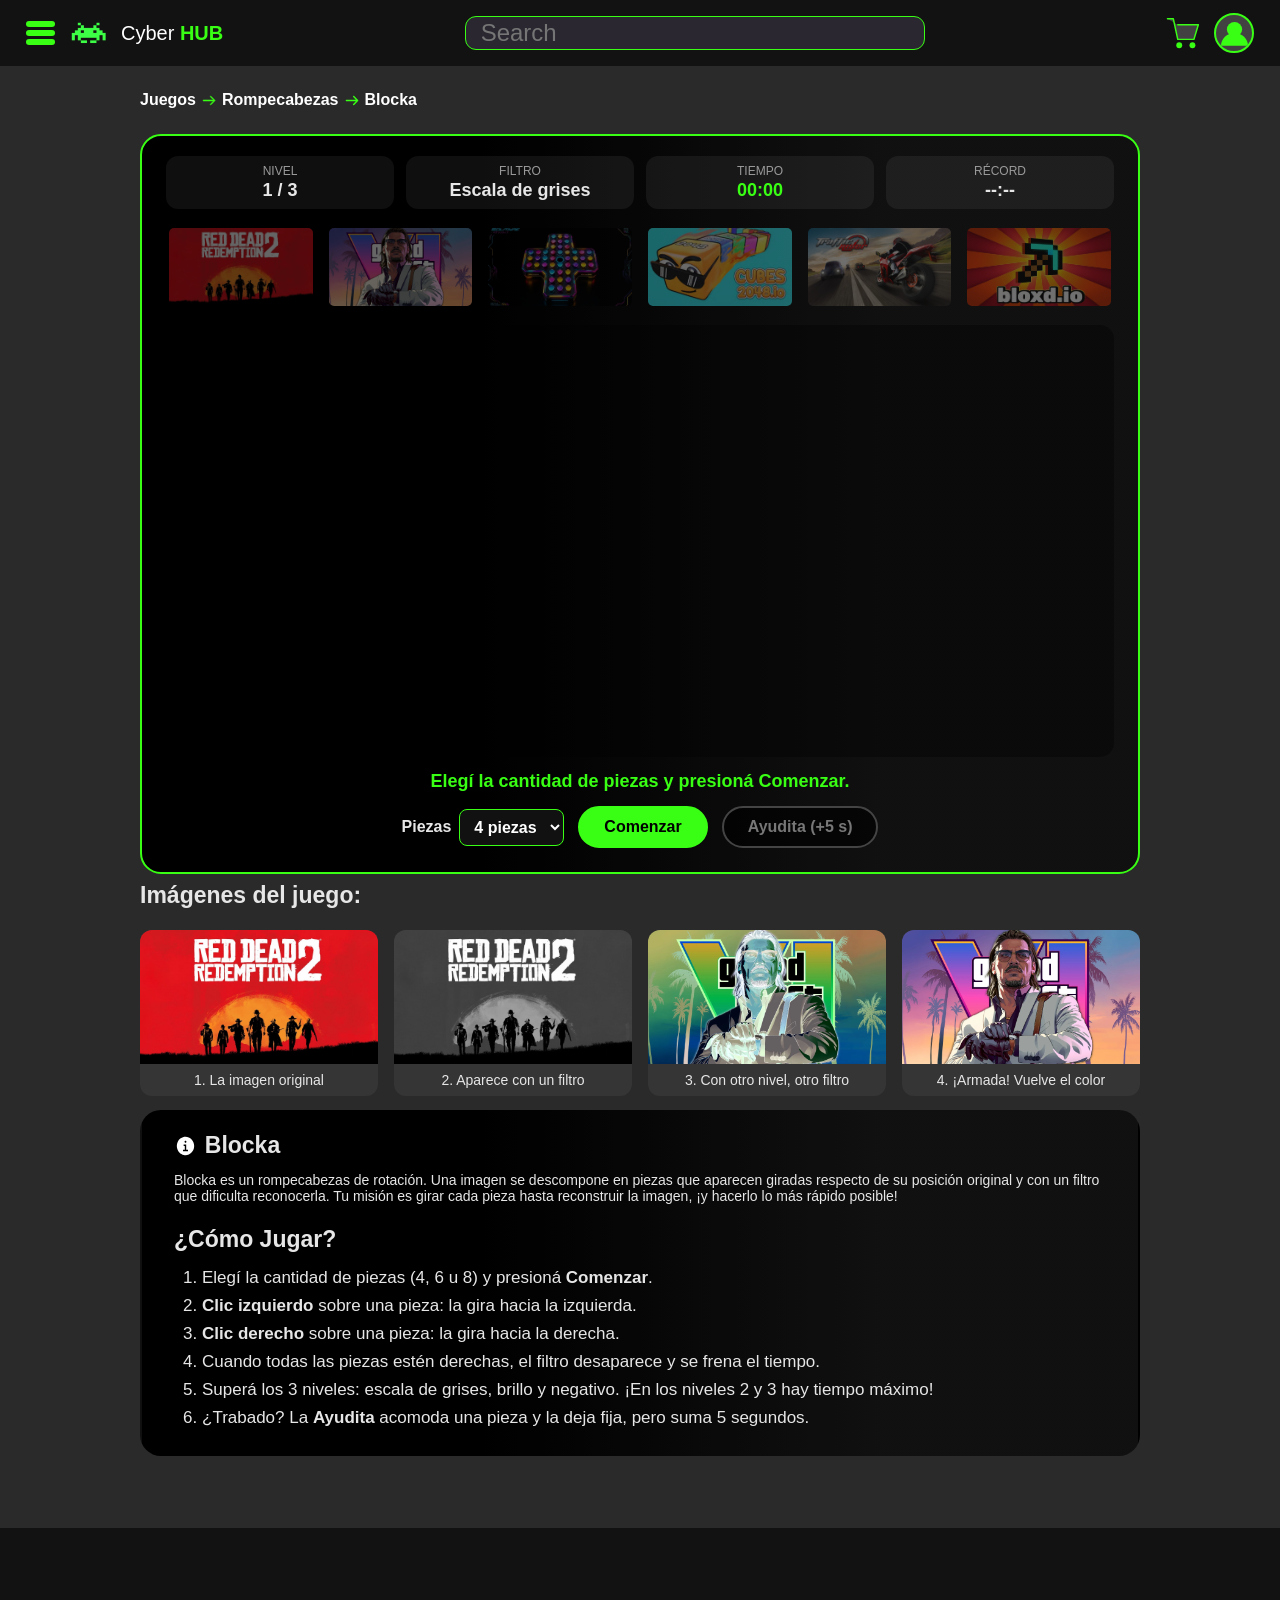
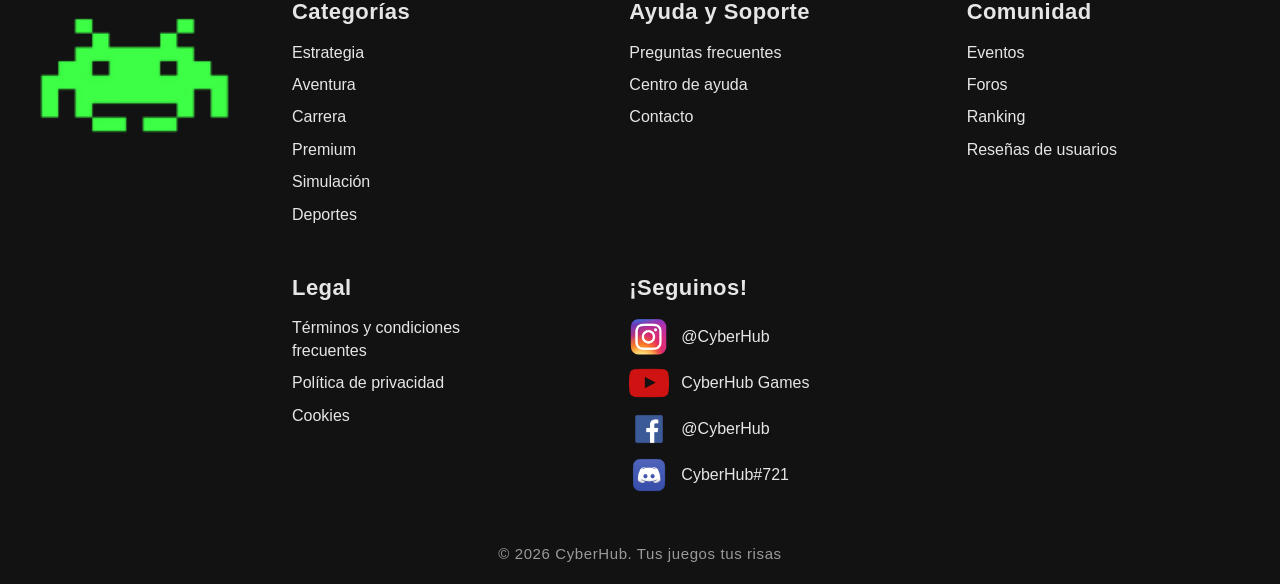
==== pages/game_blocka.html @ b80924c2 "bra" ====
<!doctype html>
<html lang="es">
<head>
  <meta charset="UTF-8" />
  <meta name="viewport" content="width=device-width, initial-scale=1.0" />
  <title>Blocka - Rompecabezas rotativo</title>
  <link rel="stylesheet" href="../css/base.css" />
  <link rel="stylesheet" href="../css/header.css" />
  <link rel="stylesheet" href="../css/footer.css" />
  <link rel="stylesheet" href="../css/game.css" />
  <link rel="stylesheet" href="../css/blocka.css" />
</head>

<body>
<!-- Contenedor vacío donde el JavaScript inyectará el header -->
<div id="header-container"></div>

<main class="game-page">
  <div class="page-shell blocka-shell">
    <!-- ---------- BREADCRUMBS ---------- -->
    <nav class="breadcrumbs" aria-label="Navegación">
      <a href="../index.html">Juegos</a>
      <img src="../assets/games/30dee.svg" alt="" />
      <a href="#juego">Rompecabezas</a>
      <img src="../assets/games/07fa4.svg" alt="" />
      <span>Blocka</span>
    </nav>

    <!-- ---------- LUGAR DE EJECUCIÓN ---------- -->
    <section id="juego" class="neon-panel blocka" aria-label="Juego Blocka">
      <!-- Barra de estado -->
      <div class="blocka__hud">
        <div class="blocka__stat"><small>Nivel</small><strong id="blocka-nivel">1 / 3</strong></div>
        <div class="blocka__stat"><small>Filtro</small><strong id="blocka-filtro">Escala de grises</strong></div>
        <div class="blocka__stat blocka__stat--tiempo"><small>Tiempo</small><strong id="blocka-tiempo">00:00</strong></div>
        <div class="blocka__stat"><small>Récord</small><strong id="blocka-record">--:--</strong></div>
      </div>

      <!-- Extra 1: miniaturas del banco para la animación de selección -->
      <div class="blocka__miniaturas" id="blocka-miniaturas"></div>

      <!-- Tablero: el JS crea acá las piezas (canvas) -->
      <div class="blocka__stage">
        <div class="blocka__board" id="blocka-board" aria-label="Tablero de Blocka"></div>
      </div>

      <!-- Mensajes (inicio, victoria, derrota) -->
      <p class="blocka__mensaje" id="blocka-mensaje" role="status" aria-live="polite"></p>

      <!-- Controles -->
      <div class="blocka__controles">
        <label class="blocka__campo">
          Piezas
          <select id="blocka-piezas">
            <option value="4">4 piezas</option>
            <option value="6">6 piezas</option>
            <option value="8">8 piezas</option>
          </select>
        </label>
        <button class="blocka__btn blocka__btn--primario" type="button" id="blocka-comenzar">Comenzar</button>
        <button class="blocka__btn" type="button" id="blocka-ayuda" disabled>Ayudita (+5 s)</button>
        <button class="blocka__btn" type="button" id="blocka-siguiente" hidden>Siguiente nivel</button>
        <button class="blocka__btn" type="button" id="blocka-menu" hidden>Menú principal</button>
      </div>
    </section>

    <!-- ---------- IMÁGENES REPRESENTATIVAS ---------- -->
    <section id="imagenes" class="gallery-section">
      <h2 class="section-title">Imágenes del juego:</h2>
      <div class="blocka__galeria">
        <figure class="blocka__ejemplo">
          <img src="../assets/games/juegos-momento/rdr2.jpg" alt="Imagen original lista para desarmar" />
          <figcaption>1. La imagen original</figcaption>
        </figure>
        <figure class="blocka__ejemplo">
          <img class="blocka__ejemplo--gris" src="../assets/games/juegos-momento/rdr2.jpg" alt="Imagen con filtro de escala de grises" />
          <figcaption>2. Aparece con un filtro</figcaption>
        </figure>
        <figure class="blocka__ejemplo">
          <img class="blocka__ejemplo--neg" src="../assets/games/juegos-momento/gta-vi-1560x880.jpg.webp" alt="Imagen con filtro negativo" />
          <figcaption>3. Con otro nivel, otro filtro</figcaption>
        </figure>
        <figure class="blocka__ejemplo">
          <img src="../assets/games/juegos-momento/gta-vi-1560x880.jpg.webp" alt="Imagen armada sin filtros" />
          <figcaption>4. ¡Armada! Vuelve el color</figcaption>
        </figure>
      </div>
    </section>

    <!-- ---------- DESCRIPCIÓN + INSTRUCCIONES ---------- -->
    <section class="info-section">
      <div class="neon-panel info-block">
        <h2 class="section-title">
          <img src="../assets/games/35fdd.svg" alt="" />
          Blocka
        </h2>
        <p>
          Blocka es un rompecabezas de rotación. Una imagen se descompone en
          piezas que aparecen giradas respecto de su posición original y con un
          filtro que dificulta reconocerla. Tu misión es girar cada pieza hasta
          reconstruir la imagen, ¡y hacerlo lo más rápido posible!
        </p>

        <h2 class="section-title">¿Cómo Jugar?</h2>
        <ol>
          <li>Elegí la cantidad de piezas (4, 6 u 8) y presioná <strong>Comenzar</strong>.</li>
          <li><strong>Clic izquierdo</strong> sobre una pieza: la gira hacia la izquierda.</li>
          <li><strong>Clic derecho</strong> sobre una pieza: la gira hacia la derecha.</li>
          <li>Cuando todas las piezas estén derechas, el filtro desaparece y se frena el tiempo.</li>
          <li>Superá los 3 niveles: escala de grises, brillo y negativo. ¡En los niveles 2 y 3 hay tiempo máximo!</li>
          <li>¿Trabado? La <strong>Ayudita</strong> acomoda una pieza y la deja fija, pero suma 5 segundos.</li>
        </ol>
      </div>
    </section>
  </div>
</main>

<!-- Contenedor vacío donde el JavaScript inyectará el footer -->
<div id="footer-container"></div>

<script src="../js/main.js" defer></script>
<script src="../js/menu-hambur.js" defer></script>
<script src="../js/blocka.js" defer></script>
</body>
</html>
---- css/base.css ----
/* ============================================================
   BASE | Común a todas las páginas
   Tipografías, variables globales y reset. Cada página suma
   después sólo los componentes que usa (header, footer, etc.).
   ============================================================ */

/* ---------- 1. TIPOGRAFÍAS ---------- */
/* Oxanium de Google Fonts: es la que dibuja el texto de peso normal (400).
   El @import tiene que ir antes que cualquier otra regla. */
@import url("https://fonts.googleapis.com/css2?family=Oxanium&display=swap");

/* Oxanium variable: un solo archivo cubre el resto de los pesos que usa
   el sitio (hasta 800). */
@font-face {
    font-family: "Oxanium";
    src: url("https://static.figma.com/font/Oxanium_wght__1") format("woff2");
    font-style: normal;
    font-weight: 400 800;
    font-display: swap;
}

/* Logo del header de login / registro */
@font-face {
    font-family: "BBH Bartle";
    src: url("https://static.figma.com/font/BBHBartle-Regular_1") format("woff2");
    font-style: normal;
    font-weight: 400;
    font-display: swap;
}

/* Comentarios de la página del juego */
@font-face {
    font-family: "Nunito";
    src: url("https://static.figma.com/font/Nunito_wght__1") format("woff2");
    font-style: normal;
    font-weight: 700;
    font-display: swap;
}

/* Botón de Facebook del login / registro */
@font-face {
    font-family: "Abel";
    src: url("https://static.figma.com/font/Abel-Regular_2") format("woff2");
    font-style: normal;
    font-weight: 400;
    font-display: swap;
}

/* Mensajes de error de los formularios */
@font-face {
    font-family: "Inter";
    src: url("https://static.figma.com/font/Inter_1") format("woff2");
    font-style: normal;
    font-weight: 400;
    font-display: swap;
}

/* ---------- 2. VARIABLES Y RAÍZ ---------- */
:root {
    --neon: #39ff14;

    font-family: "Oxanium", sans-serif;
    font-synthesis: none;
}

/* ---------- 3. RESET ---------- */
* {
    margin: 0;
    padding: 0;
    box-sizing: border-box;
}

html {
    min-height: 100%;
    scroll-behavior: smooth;
}

/* El fondo de todas las páginas vive sólo acá. */
body {
    min-width: 320px;
    min-height: 100%;
    background: #2a2a2a;
    color: #e6e6e6;
}

/* Si el sistema pide menos movimiento, los saltos a secciones son directos. */
@media (prefers-reduced-motion: reduce) {
    html {
        scroll-behavior: auto;
    }
}

/* Los controles de formulario no heredan la tipografía por defecto. */
button,
input,
textarea {
    font: inherit;
}

button {
    color: inherit;
}
---- css/header.css ----
/* ============================================================
   HEADER PRINCIPAL + MENÚ HAMBURGUESA
   Partial templates/header.html (Home y páginas de juego).
   Incluye la barra superior y el menú desplegable de categorías.
   Mobile first: en celular el panel ocupa todo el ancho.
   ============================================================ */

/* ---------- 1. BARRA ---------- */
/* Sticky para que el menú desplegable quede pegado a ella. */
.header {
    position: sticky;
    top: 0;
    z-index: 1000;
    display: flex;
    align-items: center;
    width: 100%;
    height: 66px;
    background-color: #121212;
    padding: 0 26px;
    gap: 12px;
}

/* Logo */
.logo-icon {
    width: 42px;
    height: 29px;
    flex-shrink: 0;
    display: flex;
    align-items: center;
    justify-content: center;
}

.logo-icon img {
    width: 100%;
    height: 100%;
    object-fit: contain;
}

/* Nombre del sitio */
.header__name {
    font-size: 20px;
    color: #ffffff;
    text-decoration: none;
    white-space: nowrap;
    flex-shrink: 0;
}

.header__name span {
    color: var(--neon);
    font-weight: bold;
}

/* Buscador */
.search-bar {
    flex: 1;
    max-width: 460px;
    height: 34px;
    margin: 0 auto;
    position: relative;
}

.search-bar input {
    width: 100%;
    height: 100%;
    background-color: #2a2731;
    border: 1px solid var(--neon);
    border-radius: 11px;
    padding: 0 15px;
    font-size: 24px;
    color: #ffffff;
    outline: none;
}

.search-bar input::placeholder {
    color: #757575;
}

.search-bar input:focus {
    box-shadow: 0 0 8px rgba(57, 255, 20, 0.3);
}

/* Carrito */
.cart-icon {
    width: 36px;
    height: 33px;
    flex-shrink: 0;
    cursor: pointer;
    display: flex;
    align-items: center;
    justify-content: center;
    background-color: transparent;
}

.cart-icon img {
    width: 100%;
    height: 100%;
}

/* Avatar */
.user-avatar {
    width: 40px;
    height: 40px;
    border-radius: 50%;
    background-color: #424242;
    border: 2px solid var(--neon);
    flex-shrink: 0;
    cursor: pointer;
    display: flex;
    align-items: center;
    justify-content: center;
    overflow: hidden;
}

.user-avatar img {
    width: 75%;
    height: 75%;
}

/* ---------- 2. BOTÓN HAMBURGUESA ---------- */
.hamburger {
    display: flex;
    flex-direction: column;
    justify-content: center;
    gap: 3px;
    width: 29px;
    height: 30px;
    flex-shrink: 0;
    padding: 0;
    border: 0;
    cursor: pointer;
    background: transparent;
}

.hamburger span {
    display: block;
    width: 29px;
    height: 6px;
    background-color: var(--neon);
    border-radius: 20px;
    transition: transform 220ms ease, opacity 220ms ease, background-color 160ms ease;
}

.menu-trigger:focus-visible {
    outline: 2px solid var(--neon);
    outline-offset: 3px;
    border-radius: 4px;
}

.menu-trigger:hover span {
    background-color: #7dff5e;
}

/* Animación a "X" cuando el menú está abierto (dos líneas se cruzan). */
body.menu-open .menu-trigger span:nth-child(1) {
    transform: translateY(9px) rotate(45deg);
}

body.menu-open .menu-trigger span:nth-child(2) {
    opacity: 0;
}

body.menu-open .menu-trigger span:nth-child(3) {
    transform: translateY(-9px) rotate(-45deg);
}

/* ---------- 3. PANEL DESPLEGABLE ---------- */
.category-menu {
    position: absolute;
    top: 100%;
    left: 0;
    opacity: 0;
    visibility: hidden;
    transform: translateY(-10px);
    transition: opacity 220ms ease, visibility 0s linear 220ms, transform 220ms ease;
    pointer-events: none;
}

body.menu-open .category-menu {
    opacity: 1;
    visibility: visible;
    transform: translateY(0);
    transition: opacity 220ms ease, transform 220ms ease;
    pointer-events: auto;
}

.category-menu__panel {
    display: flex;
    flex-direction: column;
    gap: 14px;
    width: 100%;
    padding: 22px 24px 26px;
    border: 1px solid var(--neon);
    border-top: 0;
    border-radius: 0;
    background: #121212;
    box-shadow: 0 18px 40px rgba(0, 0, 0, 0.6);
    /* Nunca más alto que lo que queda de pantalla bajo el header (66px):
       en pantallas bajas el panel scrollea y se llega a todas las
       categorías y a las redes sociales. */
    max-height: calc(100vh - 66px);   /* respaldo: navegadores sin dvh */
    max-height: calc(100dvh - 66px);
    overflow-y: auto;
    overscroll-behavior: contain;
    scrollbar-color: var(--neon) #1c1c1c;
}

/* Sin esto, al limitar el alto los bloques se aplastarían en vez de scrollear. */
.category-menu__panel > * {
    flex-shrink: 0;
}

.category-menu__title {
    color: var(--neon);
    font-size: 15px;
    letter-spacing: 3px;
    text-transform: uppercase;
}

.category-menu__list {
    display: flex;
    flex-direction: column;
    gap: 2px;
    list-style: none;
}

.category-menu__list a {
    display: flex;
    align-items: center;
    gap: 10px;
    padding: 9px 12px;
    border-radius: 6px;
    color: #ffffff;
    font-size: 16px;
    text-decoration: none;
    transition: background-color 160ms ease, transform 160ms ease, color 160ms ease;
}

.category-menu__list a:hover {
    color: #0a0a0a;
    background-color: var(--neon);
    transform: translateX(4px);
}

.category-menu__icon {
    width: 20px;
    height: 20px;
    flex: 0 0 20px;
    object-fit: contain;
}

/* ---------- 4. REDES SOCIALES DEL MENÚ ---------- */
.category-menu__social {
    display: flex;
    flex-direction: column;
    gap: 12px;
    padding-top: 14px;
    border-top: 1px solid #2b2b2b;
}

.category-menu__social-title {
    color: #9a9a9a;
    font-size: 12px;
    letter-spacing: 2px;
    text-transform: uppercase;
}

.category-menu__social-icons {
    display: flex;
    gap: 12px;
}

.category-menu__social-icons a {
    display: flex;
    align-items: center;
    justify-content: center;
    width: 30px;
    height: 30px;
    border: 1px solid #2b2b2b;
    border-radius: 8px;
    transition: border-color 160ms ease, transform 160ms ease;
}

.category-menu__social-icons a:hover {
    border-color: var(--neon);
    transform: translateY(-2px);
}

.category-menu__social-icons img {
    width: 18px;
    height: 18px;
    object-fit: contain;
}

/* ---------- 5. CELULAR ----------
   En una sola fila el buscador quedaba aplastado en un cuadradito. En
   celular el header pasa a dos filas: arriba menú, logo, nombre, carrito
   y perfil; abajo el buscador a todo el ancho. */
@media (max-width: 600px) {
    .header {
        flex-wrap: wrap;
        height: auto;
        padding: 10px 16px 12px;
        row-gap: 10px;
    }

    .search-bar {
        order: 1;           /* pasa a la segunda fila */
        flex: 1 0 100%;
        max-width: none;
        margin: 0;
    }

    .search-bar input {
        font-size: 16px;    /* 16px evita el zoom automático de iOS */
    }

    .cart-icon {
        margin-left: auto;  /* carrito y perfil a la derecha */
    }

    /* El header ahora mide ~110px en lugar de 66px */
    .category-menu__panel {
        max-height: calc(100vh - 110px);
        max-height: calc(100dvh - 110px);
    }
}

/* ---------- 6. PANTALLAS MÁS ANCHAS ---------- */
@media (min-width: 601px) {
    .category-menu__panel {
        width: min(300px, 85vw);
        border-radius: 0 0 14px 14px;
    }
}

/* ---------- 7. PANTALLAS BAJAS ----------
   Celular horizontal, notebooks con zoom o ventanas chicas: el menú se
   compacta (categorías en dos columnas y menos aire) para que entren
   todas las categorías y las redes sin tener que scrollear el panel. */
@media (max-height: 620px) {
    .category-menu__panel {
        gap: 8px;
        padding: 12px 18px 14px;
    }

    .category-menu__list {
        display: grid;
        grid-template-columns: repeat(2, minmax(0, 1fr));
        gap: 2px 8px;
    }

    .category-menu__list a {
        padding: 6px 10px;
    }

    .category-menu__social {
        gap: 8px;
        padding-top: 8px;
    }
}

@media (max-height: 620px) and (min-width: 601px) {
    .category-menu__panel {
        width: min(420px, 85vw);
    }
}
---- css/footer.css ----
/* ============================================================
   FOOTER - CyberHub
   Partial templates/fat-footer.html (Home y páginas de juego).
   Mobile first: la base es celular (una columna) y cada media
   query suma columnas a medida que hay más ancho.
   ============================================================ */

:root {
  --footer-background: #121212;
  --footer-text: #e6e6e6;
  --footer-muted: #9a9a9a;
  --footer-accent: var(--neon);

  --page-padding: 16px;
  --columns-gap: 40px;
}

/* ---------- 1. CONTENEDOR ---------- */
.cyber-footer {
  display: block;
  width: 100%;
  padding: 40px 24px 24px;
  background-color: var(--footer-background);
  color: var(--footer-text);
}

.cyber-footer__content {
  display: grid;
  grid-template-columns: 1fr;
  align-items: start;
  column-gap: 36px;
  row-gap: 40px;
  width: 100%;
}

/* ---------- 2. LOGO ---------- */
.cyber-footer__logo {
  justify-self: center;
  align-self: start;
  width: min(100%, 240px);
  min-width: 0;
}

.cyber-footer__logo img {
  display: block;
  width: 100%;
  height: auto;
  object-fit: contain;
}

/* ---------- 3. COLUMNAS ---------- */
.cyber-footer__columns {
  display: grid;
  grid-template-columns: 1fr;
  gap: var(--columns-gap);
  align-items: start;
  width: 100%;
  justify-self: center;
}

.cyber-footer__column {
  min-width: 0;
}

.cyber-footer__column h2 {
  margin: 0 0 16px;
  color: var(--footer-text);
  font-size: 20px;
  font-weight: 700;
  line-height: 1.25;
  letter-spacing: 0.02em;
}

.cyber-footer__column ul {
  display: flex;
  flex-direction: column;
  gap: 10px;
  min-width: 0;
  list-style: none;
}

.cyber-footer__column li {
  min-width: 0;
}

.cyber-footer__column a {
  display: inline-block;
  max-width: 100%;
  color: var(--footer-text);
  font-size: 16px;
  font-weight: 400;
  line-height: 1.4;
  text-decoration: none;
  transition: color 160ms ease, transform 160ms ease;
}

.cyber-footer__column a:hover,
.cyber-footer__column a:focus-visible {
  color: var(--footer-accent);
  outline: none;
  transform: translateX(3px);
}

/* Legal: los textos largos cortan línea dentro de la columna. */
.cyber-footer__column--legal {
  width: 100%;
}

.cyber-footer__column--legal ul,
.cyber-footer__column--legal li {
  width: 100%;
  max-width: 100%;
}

.cyber-footer__column--legal a {
  display: block;
  width: 100%;
  overflow-wrap: break-word;
}

/* ---------- 4. REDES SOCIALES ---------- */
.cyber-footer__social ul {
  gap: 6px;
}

.cyber-footer__social a {
  display: flex;
  align-items: center;
  gap: 12px;
  width: fit-content;
  min-height: 40px;
}

.cyber-footer__social a:hover,
.cyber-footer__social a:focus-visible {
  transform: none;
}

.social-icon {
  display: block;
  flex: 0 0 40px;
  width: 40px;
  height: 40px;
  object-fit: contain;
}

/* ---------- 5. COPYRIGHT ---------- */
.cyber-footer__copyright {
  align-self: end;
  width: 100%;
  margin-top: 40px;
  color: var(--footer-muted);
  font-size: 13px;
  font-weight: 400;
  line-height: 1.4;
  letter-spacing: 0.04em;
  text-align: center;
}

/* ---------- 6. RESPONSIVE (de menor a mayor) ---------- */

/* Tablets: dos columnas de links */
@media (min-width: 561px) {
  /* Grid de dos filas: contenido arriba y copyright pegado abajo. */
  .cyber-footer {
    display: grid;
    grid-template-rows: 1fr auto;
    min-height: 400px;
    padding: 70px var(--page-padding) 20px;
  }

  .cyber-footer__content {
    row-gap: 48px;
  }

  .cyber-footer__logo {
    width: 230px;
  }

  .cyber-footer__columns {
    grid-template-columns: repeat(2, minmax(0, 1fr));
    row-gap: 48px;
  }

  .cyber-footer__column h2 {
    font-size: 22px;
  }

  .cyber-footer__social a {
    white-space: nowrap;
  }

  .cyber-footer__copyright {
    margin-top: 48px;
    font-size: 15px;
  }
}

/* Escritorios medianos: logo a la izquierda y tres columnas */
@media (min-width: 901px) {
  .cyber-footer__content {
    grid-template-columns: 240px minmax(0, 1fr);
    row-gap: normal;
  }

  .cyber-footer__logo {
    justify-self: start;
  }

  .cyber-footer__columns {
    grid-template-columns: repeat(3, minmax(0, 1fr));
  }

  .cyber-footer__column--legal {
    max-width: 210px;
  }
}

/* Escritorios grandes: todas las columnas en una fila */
@media (min-width: 1501px) {
  .cyber-footer {
    padding: 70px var(--page-padding) 28px;
  }

  .cyber-footer__content {
    grid-template-columns: 290px minmax(0, 1fr);
    column-gap: normal;
  }

  .cyber-footer__logo {
    width: 280px;
  }

  .cyber-footer__columns {
    grid-template-columns:
      minmax(140px, 0.8fr)
      minmax(210px, 1.1fr)
      minmax(180px, 1fr)
      minmax(190px, 210px)
      minmax(220px, 1.1fr);
    row-gap: var(--columns-gap);
    width: min(100%, 1200px);
  }

  .cyber-footer__social {
    min-width: 220px;
  }

  .cyber-footer__copyright {
    margin-top: 0;
  }
}
---- css/game.css ----
/* ============================================================
   PÁGINA DEL JUEGO - Peg Solitaire CyberPunk
   Estilos de pages/game_solitare.html (sólo Desktop).
   ============================================================ */

/* ---------- 1. CONTENEDOR ---------- */
.game-page {
    width: 100%;
    min-height: 100dvh;
    overflow: hidden;
}

/* Columna central: la imagen principal y todo el contenido tienen el mismo
   ancho (--content-w), casi todo el de la ventana. El alto de la imagen
   principal (ver sección 3) deja libres abajo unos 160px para que, al entrar
   a la página, apenas se asome la fila de la galería:
     66 (header) + 14 (aire) + 40 (migas) + 64 (compartir)
     + 44 (título galería) + 14 (aire) = 242px + ~40px de galería visible. */
.page-shell {
    /* Ancho = alto de la imagen x 1.8, para que quede alta y poco estirada */
    --content-w: clamp(640px, calc((100vh - 232px) * 1.8), calc(100vw - 96px));
    --content-w: clamp(640px, calc((100dvh - 232px) * 1.8), calc(100vw - 96px));
    container-type: inline-size;
    width: min(100%, calc(var(--content-w) + 64px));
    margin: 0 auto;
    padding-inline: 32px;
    /* Aire entre el formulario de comentarios y el footer (igual que la Home) */
    padding-bottom: 72px;
}

/* ---------- 2. BREADCRUMBS ---------- */
.breadcrumbs {
    display: flex;
    align-items: center;
    min-height: 40px;
    margin-top: 14px; /* separación del header */
    overflow: hidden;
    font-size: 16px;
    font-weight: 600;
    white-space: nowrap;
}

.breadcrumbs a,
.breadcrumbs span {
    color: #fff;
    text-decoration: none;
}

.breadcrumbs img {
    width: 26px;
    height: 23px;
    flex: 0 0 auto;
}

/* ---------- 3. HERO ---------- */
/* Ocupa todo el ancho de la columna, alineada con el resto del contenido. */
.hero {
    position: relative;
    width: 100%;
    overflow: hidden;
    border-radius: 18px;
}

/* La imagen se estira (fill) al ancho de la columna y su alto es todo el
   que queda de la ventana menos 232px: lo de arriba (header, migas) y la
   fila de compartir + título + primera franja de la galería que se asoma. */
.hero img {
    display: block;
    width: 100%;
    height: max(320px, calc(100vh - 232px));   /* respaldo sin dvh */
    height: max(320px, calc(100dvh - 232px));
    object-fit: fill;
}

/* Degradado inferior para que los controles se lean sobre la imagen.
   Aparece junto con los controles al pasar el mouse. */
.hero::after {
    content: "";
    position: absolute;
    inset: auto 0 0;
    height: 30%;
    background: linear-gradient(transparent, rgb(0 0 0 / 70%));
    opacity: 0;
    pointer-events: none;
    transition: opacity 250ms ease;
}

/* Botón "Jugar": centrado sobre la imagen. Clickeable pero sin acción. */
.hero__play {
    position: absolute;
    top: 50%;
    left: 50%;
    z-index: 1;
    display: flex;
    align-items: center;
    gap: 10px;
    border: 2px solid var(--neon);
    border-radius: 999px;
    padding: 12px 34px 12px 26px;
    background: rgb(0 0 0 / 65%);
    color: #fff;
    font-size: 22px;
    font-weight: 700;
    letter-spacing: 1px;
    text-transform: uppercase;
    cursor: pointer;
    transform: translate(-50%, -50%);
    transition: transform 200ms ease, box-shadow 200ms ease, background 200ms ease;
}

.hero__play svg {
    width: 24px;
    height: 24px;
    fill: var(--neon);
}

.hero__play:hover {
    background: rgb(0 0 0 / 85%);
    box-shadow: 0 0 14px var(--neon), inset 0 0 10px rgb(57 255 20 / 35%);
    transform: translate(-50%, -50%) scale(1.08);
}

.hero__play:active {
    transform: translate(-50%, -50%) scale(0.96);
}

/* Controles tipo reproductor (volumen y pantalla completa), abajo a la
   derecha. Ocultos hasta pasar el mouse por la imagen. */
.hero__controls {
    position: absolute;
    right: 18px;
    bottom: 14px;
    z-index: 1;
    display: flex;
    gap: 14px;
    opacity: 0;
    transform: translateY(10px);
    transition: opacity 250ms ease, transform 250ms ease;
}

.hero:hover::after,
.hero:focus-within::after {
    opacity: 1;
}

.hero:hover .hero__controls,
.hero:focus-within .hero__controls {
    opacity: 1;
    transform: translateY(0);
}

.hero__control {
    display: grid;
    width: 36px;
    height: 36px;
    place-items: center;
    border: 0;
    padding: 0;
    background: transparent;
    cursor: pointer;
    transition: transform 160ms ease, filter 160ms ease;
}

.hero__control svg {
    width: 30px;
    height: 30px;
    fill: #fff;
}

.hero__control:hover {
    filter: drop-shadow(0 0 6px var(--neon));
    transform: scale(1.15);
}

/* ---------- 4. COMPARTIR + VALORACIÓN ---------- */
.share-row {
    display: flex;
    align-items: center;
    min-height: 44px;
    gap: 14px;
}

/* Botón de compartir: al tocarlo se despliegan las redes hacia la derecha */
.share-toggle {
    order: 2;
    display: grid;
    width: 38px;
    height: 38px;
    place-items: center;
    border: 0;
    border-radius: 50%;
    padding: 0;
    background: rgb(255 255 255 / 10%);
    cursor: pointer;
    transition: background 160ms ease, transform 160ms ease;
}

.share-toggle svg {
    width: 20px;
    height: 20px;
    fill: #fff;
}

.share-toggle:hover,
.share-toggle[aria-expanded="true"] {
    background: rgb(57 255 20 / 22%);
}

.share-toggle:focus-visible {
    outline: 2px solid #fff;
    outline-offset: 2px;
}

.share-actions {
    order: 1;
    margin-left: auto;
    display: flex;
    align-items: center;
    gap: 12px;
    max-width: 0;
    overflow: hidden;
    opacity: 0;
    visibility: hidden;
    transform: translateX(10px);
    transition: max-width 300ms ease, opacity 250ms ease, transform 300ms ease, visibility 0s 300ms;
}

.share-toggle[aria-expanded="true"] + .share-actions {
    max-width: 220px;
    padding: 4px;
    opacity: 1;
    visibility: visible;
    transform: none;
    transition-delay: 0s;
}

.share-actions button {
    display: grid;
    width: 22px;
    height: 22px;
    place-items: center;
    border: 0;
    padding: 0;
    background: transparent;
    cursor: pointer;
    transition: transform 160ms ease, filter 160ms ease;
}

.share-actions button:hover {
    filter: drop-shadow(0 0 7px var(--neon));
    transform: translateY(-2px);
}

.share-actions img {
    max-width: 100%;
    max-height: 100%;
}

.overall-rating {
    display: flex;
    align-items: center;
    gap: 9px;
    order: 3;
    padding-right: 6px;
    font-size: 16px;
    font-weight: 500;
}

.overall-rating img {
    width: 33px;
    height: 33px;
}

.overall-rating span {
    display: flex;
    flex-direction: column;
    align-items: center;
}

.overall-rating small {
    color: #757575;
    font-size: 14px;
    line-height: 1;
}

/* ---------- 5. TÍTULOS DE SECCIÓN ---------- */
.section-title {
    display: flex;
    align-items: center;
    min-height: 44px;
    gap: 8px;
    font-size: 23px;
    font-weight: 800;
    line-height: 1.2;
}

.section-title img {
    width: auto;
    height: 24px;
    max-width: 30px;
    object-fit: contain;
}

/* ---------- 6. GALERÍA ---------- */
.gallery {
    display: grid;
    grid-template-columns: repeat(4, minmax(0, 1fr));
    align-items: start;
    gap: 22px;
    padding: 14px 0 36px;
}

.gallery-item {
    position: relative;
    min-width: 0;
    aspect-ratio: 1.58;
    overflow: hidden;
    border: 1px solid var(--neon);
    border-radius: 17px;
}

.gallery-item > img:first-child {
    width: 100%;
    height: 100%;
    object-fit: cover;
}

.gallery-item span {
    position: absolute;
    top: 7px;
    left: 50%;
    transform: translateX(-50%);
    font-size: 12px;
    font-weight: 600;
    white-space: nowrap;
}

.gallery-item .play-icon {
    position: absolute;
    top: 50%;
    left: 50%;
    width: 38px;
    height: 38px;
    transform: translate(-50%, -50%);
    object-fit: contain;
}

/* Tráiler (primer ítem): imagen oscurecida. Al pasar el mouse hace zoom
   y se aclara, y el ícono de play late con un pulso por keyframes. */
.gallery-item:first-child {
    cursor: pointer;
}

.gallery-item:first-child > img:first-child {
    opacity: 0.6;
    transition: transform 300ms ease, opacity 300ms ease;
}

.gallery-item:first-child:hover > img:first-child {
    opacity: 0.85;
    transform: scale(1.08);
}

.gallery-item:first-child:hover .play-icon {
    animation: trailer-pulse 1s ease-in-out infinite;
}

@keyframes trailer-pulse {
    0%, 100% {
        transform: translate(-50%, -50%) scale(1);
        filter: drop-shadow(0 0 0 transparent);
    }
    50% {
        transform: translate(-50%, -50%) scale(1.25);
        filter: drop-shadow(0 0 8px var(--neon));
    }
}

/* ---------- 7. PANELES NEÓN ---------- */
.neon-panel {
    border: 2.4px solid var(--neon);
    border-radius: 21px;
    background:
            linear-gradient(90deg, rgb(0 0 0 / 20%), rgb(0 0 0 / 20%)),
            linear-gradient(
                    90deg,
                    rgb(0 0 0 / 20%) 34%,
                    rgb(51 51 51 / 20%) 54%,
                    rgb(102 102 102 / 20%) 74%
            ),
            #000;
}

/* ---------- 8. DESCRIPCIÓN + INSTRUCCIONES ---------- */
/* Un solo bloque oscuro, sin borde neón, con los dos títulos adentro. */
.info-block {
    border-color: transparent;
    margin-top: 14px;
    padding: 12px 32px 26px;
}

.info-block .section-title + p {
    margin: 4px 0 14px;
    font-size: 14px;
    font-weight: 500;
}

.info-block ol {
    width: fit-content;
    margin: 6px 0 0;
    padding-left: 28px;
    font-size: 17px;
    font-weight: 500;
}

.info-block li + li {
    margin-top: 8px;
}

/* ---------- 10. COMENTARIOS ---------- */
/* Comentarios + formulario: un solo bloque oscuro, sin borde neón */
.comments-block {
    border-color: transparent;
    margin-top: 28px;
    padding: 8px 28px 32px;
}

.comments-section {
    margin-top: 0;
}

.comments-panel {
    display: flex;
    flex-direction: column;
    gap: 10px;
    padding: 4px 0 0;
}

.comment-card {
    position: relative;
    display: grid;
    grid-template-columns: 48px minmax(0, 1fr) auto;
    column-gap: 16px;
    align-items: start;
    border-radius: 14px;
    padding: 16px 20px;
    background: rgb(255 255 255 / 4%);
    transition: background 160ms ease;
}

.comment-card:hover {
    background: rgb(255 255 255 / 7%);
}

/* Comentario recién publicado: entra con un fundido */
.comment-card--new {
    animation: comment-in 400ms ease;
}

@keyframes comment-in {
    0% {
        opacity: 0;
        transform: translateY(-10px);
    }
    100% {
        opacity: 1;
        transform: none;
    }
}

.avatar {
    width: 48px;
    height: 48px;
    border: 2px solid var(--neon);
    border-radius: 50%;
    object-fit: cover;
    box-shadow: 0 6px 10px rgb(0 0 0 / 25%);
}

.comment-copy {
    align-self: start;
}

.comment-meta {
    display: flex;
    align-items: baseline;
    gap: 10px;
}

.comment-meta strong {
    font-size: 14px;
    font-weight: 700;
}

.comment-meta span {
    color: #9a9a9a;
    font-size: 12px;
}

.comment-copy p {
    margin-top: 4px;
    font-size: 15px;
    line-height: 1.4;
    overflow-wrap: anywhere;
}

/* Valoración como etiqueta: estrella + puntaje */
.comment-rating {
    display: flex;
    align-self: start;
    align-items: center;
    gap: 6px;
    border-radius: 999px;
    padding: 4px 12px;
    background: rgb(0 0 0 / 35%);
    font-family: "Nunito", sans-serif;
    font-size: 15px;
    font-weight: 700;
}

.comment-rating img {
    width: 16px;
    height: 16px;
}

/* ---------- 11. BOTONES CYBER ---------- */
/* "Ver más Comentarios" y "Subir Comentario": marco SVG de fondo.
   Hover: glow neón que sigue la forma del marco (drop-shadow no se
   corta contra los bordes) + "respiración" de escala por keyframes. */
.cyber-button {
    border: 0;
    background: url("../assets/games/ff65d.svg") center / 100% 100% no-repeat;
    cursor: pointer;
    font-weight: 500;
    line-height: 1.05;
    transition: filter 160ms ease, transform 160ms ease;
}

.cyber-button:hover {
    filter: drop-shadow(0 0 10px rgba(57, 255, 20, 0.9)) drop-shadow(0 0 26px rgba(57, 255, 20, 0.45));
    animation: comment-breathe 1.6s ease-in-out infinite;
}

@keyframes comment-breathe {
    0%, 100% {
        transform: scale(1.04);
    }
    50% {
        transform: scale(1.08);
    }
}

.more-button {
    width: 190px;
    min-height: 42px;
    margin: 8px auto 0;
    border-radius: 999px;
    background: rgb(255 255 255 / 10%);
    color: #fff;
    font-size: 14px;
}

/* Sin borde ni glow verde: el hover sólo aclara el fondo */
.more-button:hover {
    background: rgb(255 255 255 / 18%);
    filter: none;
}

/* ---------- 12. FORMULARIO DE COMENTARIO ---------- */
/* Estilo red social: avatar + una línea; al enfocar se despliegan las
   opciones. Sin cajas con borde neón: sólo una línea inferior que se
   engrosa y se vuelve verde al escribir. */
.form-section {
    margin-top: 28px;
    border-top: 1px solid rgb(255 255 255 / 12%);
    padding-top: 8px;
}

.visually-hidden {
    position: absolute;
    width: 1px;
    height: 1px;
    overflow: hidden;
    clip-path: inset(50%);
    white-space: nowrap;
}

.comment-form {
    display: flex;
    gap: 16px;
    align-items: flex-start;
    padding: 8px 0 0;
}

.comment-form .avatar {
    width: 44px;
    height: 44px;
    flex: 0 0 auto;
}

.comment-form__body {
    flex: 1;
    min-width: 0;
}

.comment-form textarea {
    display: block;
    width: 100%;
    min-height: 40px;
    max-height: 220px;
    resize: none;
    border: 0;
    border-bottom: 1px solid #757575;
    padding: 8px 2px;
    outline: none;
    background: transparent;
    color: #fff;
    font-family: "Nunito", sans-serif;
    font-size: 15px;
    font-weight: 500;
    transition: border-color 160ms ease, box-shadow 160ms ease;
}

.comment-form textarea::placeholder {
    color: #9a9a9a;
    opacity: 1;
}

.comment-form textarea:focus {
    border-bottom-color: #fff;
    box-shadow: 0 2px 0 0 var(--neon);
}

/* Opciones: ocultas hasta enfocar el formulario o tener texto escrito */
.comment-form__extras {
    display: none;
    flex-wrap: wrap;
    align-items: center;
    justify-content: space-between;
    gap: 10px 16px;
    margin-top: 10px;
}

.comment-form:focus-within .comment-form__extras,
.comment-form.is-open .comment-form__extras {
    display: flex;
}

.star-picker {
    display: flex;
    align-items: center;
    gap: 2px;
    font-size: 14px;
}

.star-picker__label {
    margin-right: 8px;
    color: #cfcfcf;
}

.star-picker button {
    border: 0;
    padding: 0 1px;
    background: transparent;
    color: #5a5a5a;
    font-size: 24px;
    line-height: 1;
    cursor: pointer;
    transition: color 120ms ease, transform 120ms ease;
}

.star-picker button.is-on {
    color: #ffd23f;
}

.star-picker button:hover {
    transform: scale(1.2);
}

.star-picker button:focus-visible,
.btn-text:focus-visible,
.btn-pill:focus-visible {
    outline: 2px solid #fff;
    outline-offset: 2px;
}

.star-picker__hint {
    margin-left: 8px;
    color: #9a9a9a;
    font-size: 13px;
}

.comment-form__actions {
    display: flex;
    align-items: center;
    gap: 10px;
    margin-left: auto;
}

.comment-form__counter {
    margin-right: 6px;
    color: #9a9a9a;
    font-size: 12px;
}

.comment-form__counter.is-near-limit {
    color: #ffd23f;
}

.btn-text,
.btn-pill {
    border: 0;
    border-radius: 999px;
    padding: 9px 18px;
    font-family: inherit;
    font-size: 14px;
    font-weight: 700;
    cursor: pointer;
    transition: background 160ms ease, color 160ms ease, opacity 160ms ease;
}

.btn-text {
    background: transparent;
    color: #fff;
}

.btn-text:hover {
    background: rgb(255 255 255 / 12%);
}

.btn-pill {
    position: relative;
    overflow: hidden;
    background: var(--neon);
    color: #0b0b0b;
}

/* Carta que se envía: el sobre arranca escondido en el centro del botón. */
.btn-pill__mail {
    position: absolute;
    top: 50%;
    left: 50%;
    width: 22px;
    height: 22px;
    margin: -11px 0 0 -11px;
    fill: #0b0b0b;
    opacity: 0;
}

/* Al enviar: el texto se desvanece, el sobre aparece, se infla un poco,
   se inclina y sale disparado hacia arriba a la derecha. */
.btn-pill.is-sending {
    background: var(--neon);
    color: transparent;
    cursor: default;
}

.btn-pill.is-sending .btn-pill__mail {
    animation: mail-fly 900ms ease-in forwards;
}

@keyframes mail-fly {
    0% {
        opacity: 0;
        transform: scale(0.4);
    }
    20% {
        opacity: 1;
        transform: scale(1.2) rotate(0deg);
    }
    40% {
        opacity: 1;
        transform: scale(1) rotate(-8deg);
    }
    100% {
        opacity: 0;
        transform: translate(70px, -46px) scale(0.5) rotate(18deg);
    }
}

.btn-pill:hover:not(:disabled) {
    background: #7dff62;
}

/* Deshabilitado hasta que haya texto: se ve apagado y sin puntero */
.btn-pill:disabled:not(.is-sending) {
    background: #3a3a3a;
    color: #8a8a8a;
    cursor: not-allowed;
}

.comment-form__status {
    min-height: 20px;
    margin-top: 8px;
    color: var(--neon);
    font-size: 13px;
}

.comment-form__status.is-error {
    color: #ff6b6b;
}
---- css/blocka.css ----
/* ============================================================
   BLOCKA | Estilos de pages/game_blocka.html
   Complementa a game.css (layout, migas, paneles neón, galería).
   ============================================================ */

/* ---------- 1. CONTENEDOR ---------- */
.blocka-shell {
    --content-w: 1000px;
}

.blocka {
    margin-top: 14px;
    padding: 20px 24px 24px;
}

/* ---------- 2. BARRA DE ESTADO ---------- */
.blocka__hud {
    display: grid;
    grid-template-columns: repeat(4, 1fr);
    gap: 12px;
    margin-bottom: 16px;
}

.blocka__stat {
    display: flex;
    flex-direction: column;
    gap: 2px;
    border-radius: 12px;
    padding: 8px 14px;
    background: rgb(255 255 255 / 6%);
    text-align: center;
}

.blocka__stat small {
    color: #9a9a9a;
    font-size: 12px;
    text-transform: uppercase;
}

.blocka__stat strong {
    font-size: 18px;
}

.blocka__stat--tiempo strong {
    color: var(--neon);
}

/* ---------- 3. MINIATURAS (animación de selección) ---------- */
.blocka__miniaturas {
    display: grid;
    grid-template-columns: repeat(6, 1fr);
    gap: 10px;
    margin-bottom: 16px;
}

.blocka__miniaturas img {
    width: 100%;
    aspect-ratio: 16 / 9;
    border: 3px solid transparent;
    border-radius: 8px;
    object-fit: cover;
    opacity: 0.4;
    transition: opacity 120ms ease, transform 120ms ease;
}

/* Miniatura resaltada en este paso de la animación */
.blocka__miniaturas img.is-activa {
    border-color: var(--neon);
    box-shadow: 0 0 14px var(--neon);
    opacity: 1;
    transform: scale(1.1);
}

/* ---------- 4. TABLERO Y PIEZAS ---------- */
.blocka__stage {
    display: grid;
    place-items: center;
    min-height: 340px;
    border-radius: 14px;
    padding: 16px;
    background: rgb(0 0 0 / 35%);
}

/* Las piezas son cuadradas: el alto sale de la proporción columnas:filas */
.blocka__board {
    display: grid;
    grid-template-columns: repeat(var(--cols, 2), 1fr);
    grid-template-rows: repeat(var(--rows, 2), 1fr);
    gap: 3px;
    width: min(100%, calc(var(--cols, 2) * 200px));
    aspect-ratio: var(--cols, 2) / var(--rows, 2);
    transition: gap 600ms ease;
}

/* Imagen terminada: las piezas se juntan */
.blocka__board.is-resuelto {
    gap: 0;
}

.blocka__pieza {
    width: 100%;
    height: 100%;
    border-radius: 4px;
    cursor: pointer;
    transition: transform 280ms ease, box-shadow 200ms ease;
}

.blocka__pieza:hover {
    box-shadow: 0 0 12px var(--neon);
}

/* Pieza dejada en su lugar por la ayudita */
.blocka__pieza.is-fija {
    cursor: default;
    box-shadow: inset 0 0 0 3px var(--neon);
}

/* ---------- 5. MENSAJE Y CONTROLES ---------- */
.blocka__mensaje {
    margin-top: 14px;
    color: var(--neon);
    font-size: 18px;
    font-weight: 700;
    text-align: center;
}

.blocka__controles {
    display: flex;
    flex-wrap: wrap;
    align-items: center;
    justify-content: center;
    gap: 14px;
    margin-top: 14px;
}

.blocka__campo {
    display: flex;
    align-items: center;
    gap: 8px;
    font-weight: 600;
}

.blocka__campo select {
    border: 1px solid var(--neon);
    border-radius: 8px;
    padding: 8px 10px;
    background: #111;
    color: #fff;
    font: inherit;
}

.blocka__btn {
    border: 2px solid var(--neon);
    border-radius: 999px;
    padding: 10px 24px;
    background: rgb(0 0 0 / 65%);
    color: #fff;
    font: inherit;
    font-weight: 700;
    cursor: pointer;
    transition: transform 200ms ease, box-shadow 200ms ease;
}

.blocka__btn:hover:not(:disabled) {
    box-shadow: 0 0 14px var(--neon);
    transform: translateY(-2px) scale(1.05);
}

.blocka__btn:disabled {
    border-color: #444;
    color: #777;
    cursor: not-allowed;
}

.blocka__btn[hidden] {
    display: none;
}

.blocka__btn--primario {
    background: var(--neon);
    color: #000;
}

/* ---------- 6. GALERÍA DE EJEMPLO ---------- */
.blocka__galeria {
    display: grid;
    grid-template-columns: repeat(4, 1fr);
    gap: 16px;
    margin-top: 12px;
}

.blocka__ejemplo {
    overflow: hidden;
    border-radius: 12px;
    background: rgb(255 255 255 / 5%);
}

.blocka__ejemplo img {
    display: block;
    width: 100%;
    aspect-ratio: 16 / 9;
    object-fit: cover;
}

.blocka__ejemplo--gris { filter: grayscale(1); }
.blocka__ejemplo--neg { filter: invert(1); }

.blocka__ejemplo figcaption {
    padding: 8px 10px;
    font-size: 14px;
    text-align: center;
}
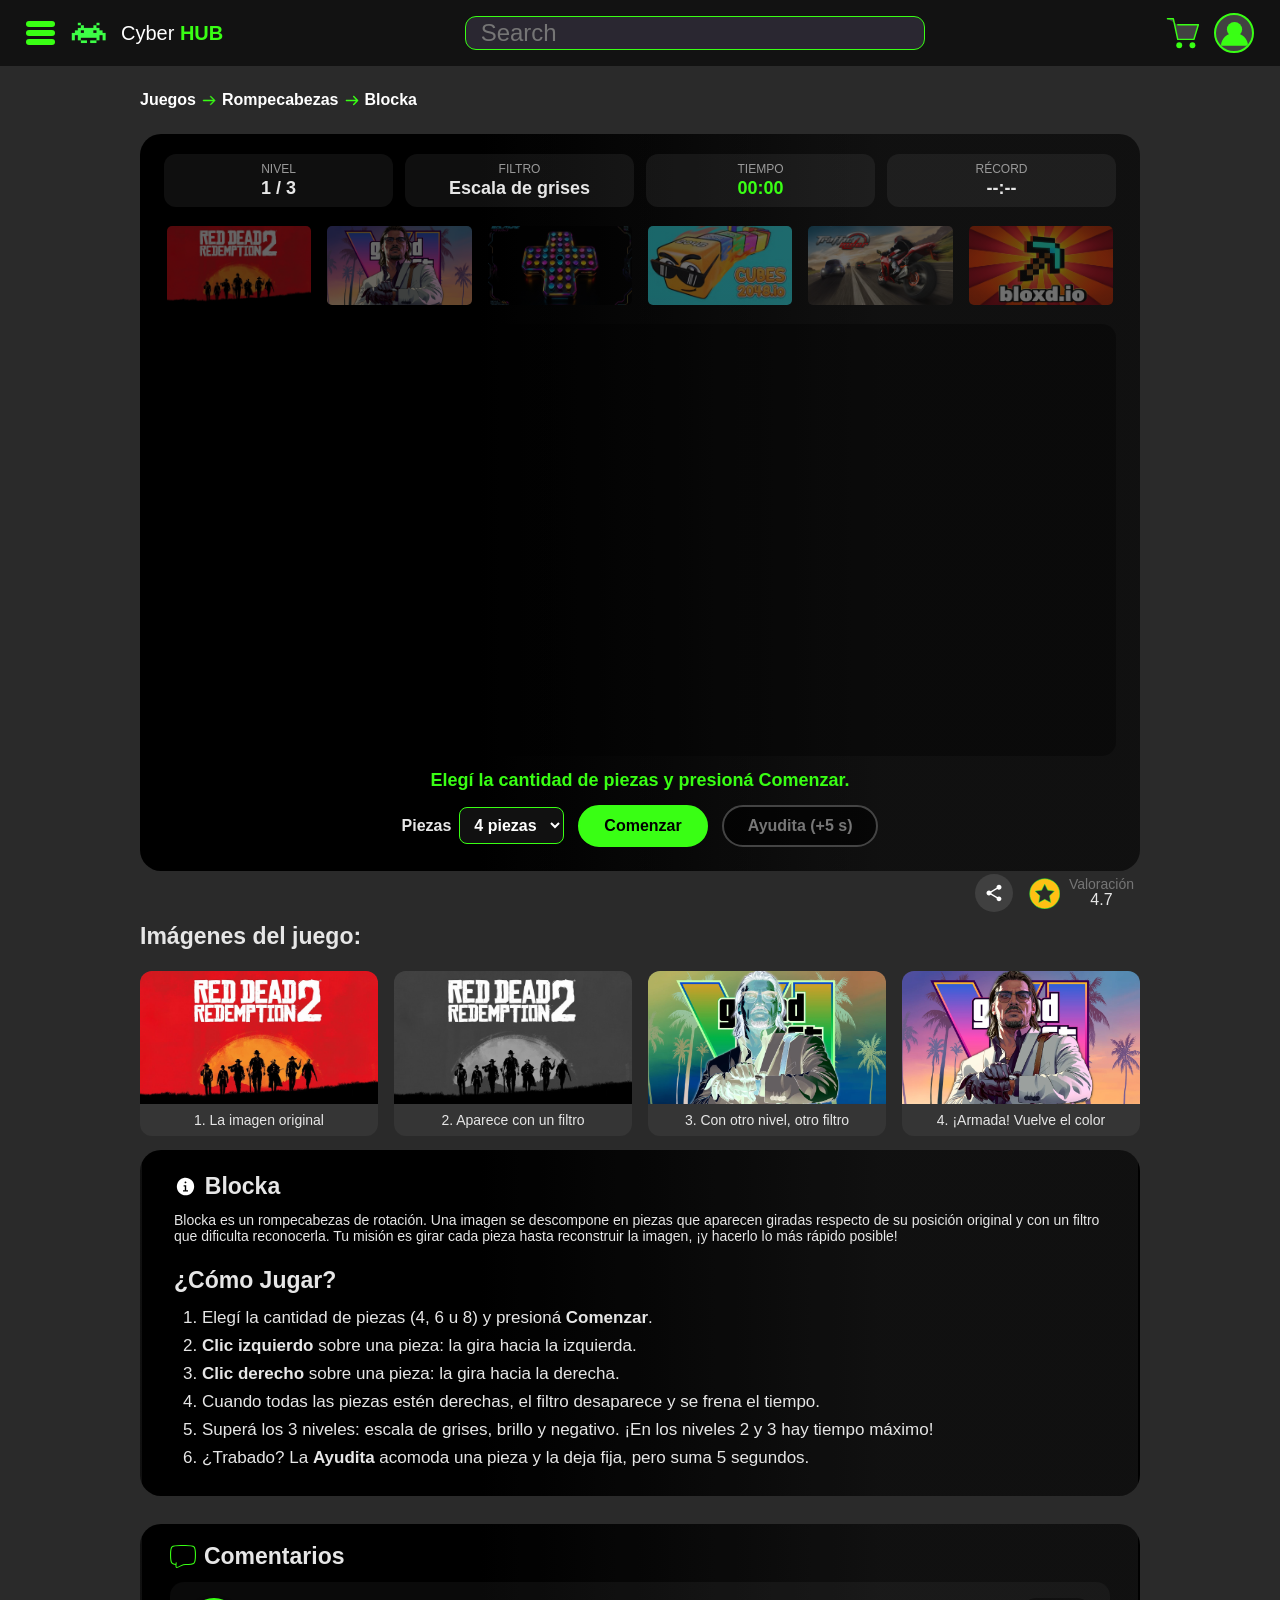
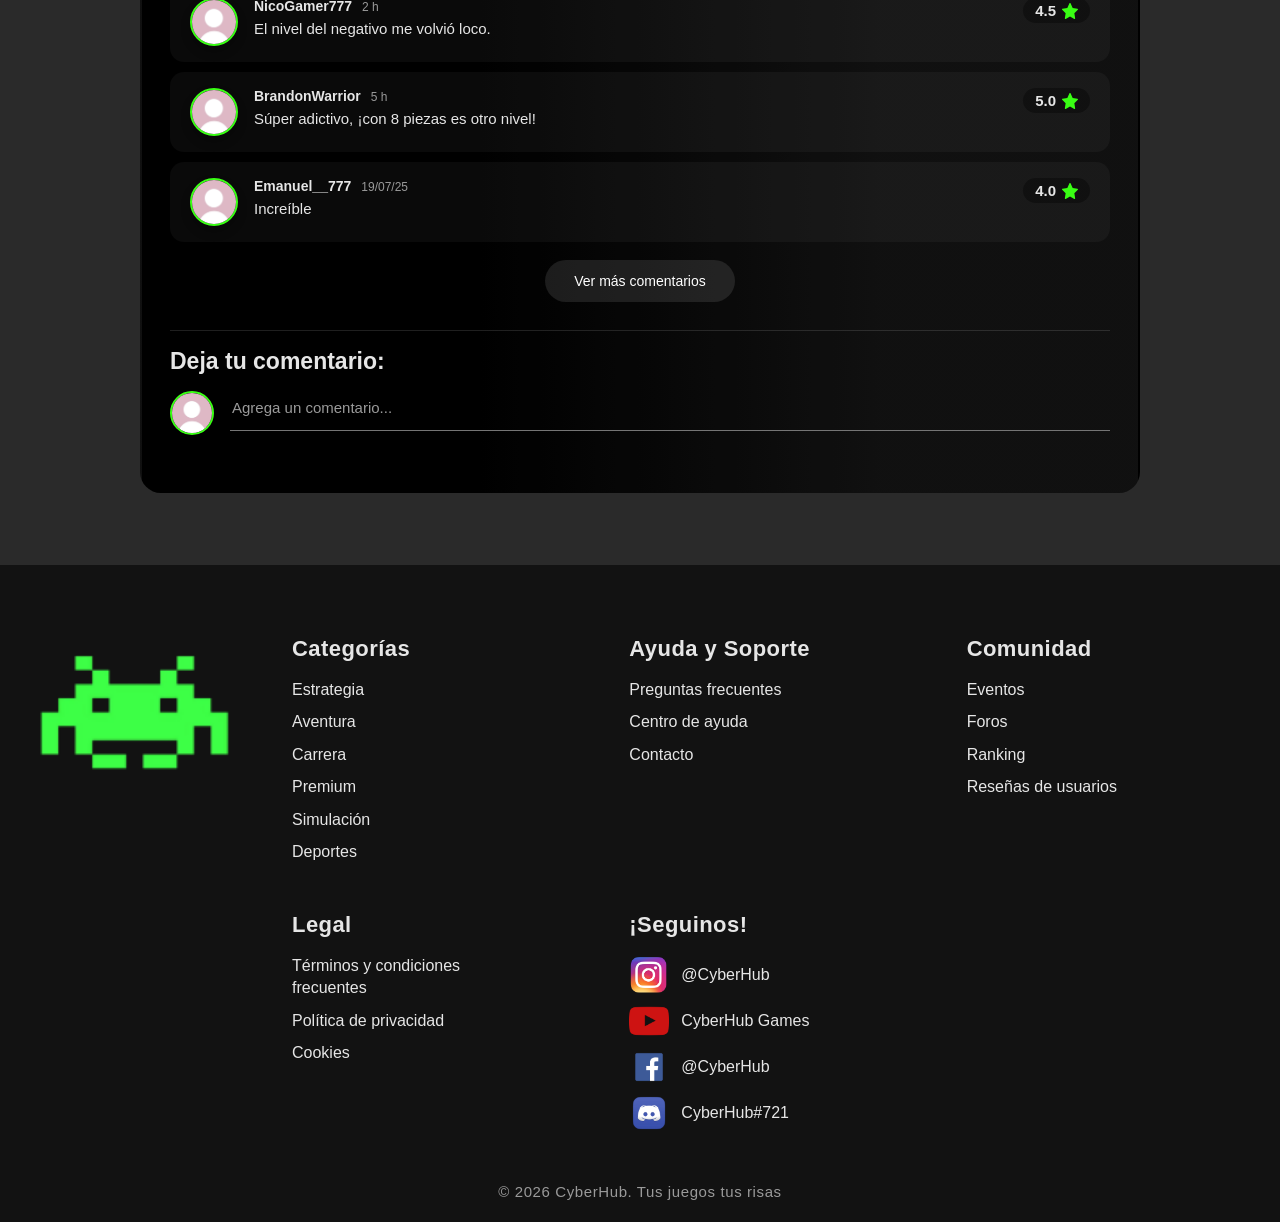
==== commit f65e6949: "finish" ====
--- a/pages/game_blocka.html
+++ b/pages/game_blocka.html
@@ -9,6 +9,7 @@
   <link rel="stylesheet" href="../css/footer.css" />
   <link rel="stylesheet" href="../css/game.css" />
   <link rel="stylesheet" href="../css/blocka.css" />
+  <link rel="icon" type="image/png" href="../assets/icons/logo.png">
 </head>
 
 <body>
@@ -64,6 +65,39 @@
       </div>
     </section>
 
+    <!-- ---------- COMPARTIR + VALORACIÓN ---------- -->
+    <div class="share-row">
+      <!-- Botón de compartir: al tocarlo se despliegan las opciones (js/share.js) -->
+      <button class="share-toggle" type="button" aria-expanded="false" aria-controls="share-options" aria-label="Compartir">
+        <svg viewBox="0 0 24 24" aria-hidden="true">
+          <path d="M18 16.1c-.8 0-1.5.3-2 .8l-7.1-4.2c.1-.2.1-.5.1-.7s0-.5-.1-.7L15.9 7.2c.5.5 1.2.8 2.1.8 1.7 0 3-1.3 3-3s-1.3-3-3-3-3 1.3-3 3c0 .2 0 .5.1.7L8.1 9.8C7.5 9.3 6.8 9 6 9c-1.7 0-3 1.3-3 3s1.3 3 3 3c.8 0 1.5-.3 2.1-.8l7.1 4.2c-.1.2-.1.4-.1.6 0 1.6 1.3 2.9 2.9 2.9s2.9-1.3 2.9-2.9-1.2-2.9-2.9-2.9z" />
+        </svg>
+      </button>
+
+      <div class="share-actions" id="share-options">
+        <button type="button" aria-label="Compartir por WhatsApp">
+          <img src="../assets/games/9c2c6.svg" alt="" />
+        </button>
+        <button type="button" aria-label="Compartir en X">
+          <img src="../assets/games/6ae11.svg" alt="" />
+        </button>
+        <button type="button" aria-label="Compartir por correo">
+          <img src="../assets/games/41885.svg" alt="" />
+        </button>
+        <button type="button" aria-label="Copiar enlace">
+          <img src="../assets/games/81ef8.svg" alt="" />
+        </button>
+      </div>
+
+      <div class="overall-rating">
+        <img src="../assets/games/320c5.svg" alt="estrella" />
+        <span>
+          <small>Valoración</small>
+          4.7
+        </span>
+      </div>
+    </div>
+
     <!-- ---------- IMÁGENES REPRESENTATIVAS ---------- -->
     <section id="imagenes" class="gallery-section">
       <h2 class="section-title">Imágenes del juego:</h2>
@@ -112,6 +146,112 @@
         </ol>
       </div>
     </section>
+
+    <!-- ---------- COMENTARIOS + FORMULARIO (un solo bloque) ---------- -->
+    <div class="neon-panel comments-block">
+    <section class="comments-section">
+      <h2 class="section-title">
+        <img src="../assets/games/56518.svg" alt="" />
+        Comentarios
+      </h2>
+
+      <div class="comments-panel" id="comments-list">
+        <article class="comment-card">
+          <img class="avatar" src="../assets/games/6109e.png" alt="" />
+          <div class="comment-copy">
+            <div class="comment-meta">
+              <strong>NicoGamer777</strong>
+              <span>2 h</span>
+            </div>
+            <p>El nivel del negativo me volvió loco.</p>
+          </div>
+          <div class="comment-rating">
+            <strong>4.5</strong>
+            <img src="../assets/games/6d78f.svg" alt="estrella" />
+          </div>
+        </article>
+
+        <article class="comment-card">
+          <img class="avatar" src="../assets/games/6109e.png" alt="" />
+          <div class="comment-copy">
+            <div class="comment-meta">
+              <strong>BrandonWarrior</strong>
+              <span>5 h</span>
+            </div>
+            <p>Súper adictivo, ¡con 8 piezas es otro nivel!</p>
+          </div>
+          <div class="comment-rating">
+            <strong>5.0</strong>
+            <img src="../assets/games/6d78f.svg" alt="estrella" />
+          </div>
+        </article>
+
+        <article class="comment-card">
+          <img class="avatar" src="../assets/games/6109e.png" alt="" />
+          <div class="comment-copy">
+            <div class="comment-meta">
+              <strong>Emanuel__777</strong>
+              <span>19/07/25</span>
+            </div>
+            <p>Increíble</p>
+          </div>
+          <div class="comment-rating">
+            <strong>4.0</strong>
+            <img src="../assets/games/6d78f.svg" alt="estrella" />
+          </div>
+        </article>
+
+        <button class="cyber-button more-button" type="button">
+          Ver más comentarios
+        </button>
+      </div>
+    </section>
+
+    <!-- ---------- FORMULARIO DE COMENTARIO ---------- -->
+    <section class="form-section">
+      <h2 class="section-title">Deja tu comentario:</h2>
+
+      <form class="comment-form" id="comment-form" novalidate>
+        <img class="avatar" src="../assets/games/6109e.png" alt="" />
+
+        <div class="comment-form__body">
+          <label class="visually-hidden" for="comment-text">Tu comentario</label>
+          <textarea
+                  id="comment-text"
+                  rows="1"
+                  maxlength="300"
+                  placeholder="Agrega un comentario..."
+                  autocomplete="off"
+          ></textarea>
+
+          <div class="comment-form__extras">
+            <div class="star-picker" role="radiogroup" aria-label="Calificación">
+              <span class="star-picker__label">Calificación:</span>
+              <button type="button" role="radio" aria-checked="false" aria-label="1 estrella" data-value="1">★</button>
+              <button type="button" role="radio" aria-checked="false" aria-label="2 estrellas" data-value="2">★</button>
+              <button type="button" role="radio" aria-checked="false" aria-label="3 estrellas" data-value="3">★</button>
+              <button type="button" role="radio" aria-checked="false" aria-label="4 estrellas" data-value="4">★</button>
+              <button type="button" role="radio" aria-checked="false" aria-label="5 estrellas" data-value="5">★</button>
+              <span class="star-picker__hint" id="star-hint">Opcional</span>
+            </div>
+
+            <div class="comment-form__actions">
+              <span class="comment-form__counter" id="comment-counter">0/300</span>
+              <button class="btn-text" type="button" id="comment-cancel">Cancelar</button>
+              <button class="btn-pill" type="submit" id="comment-submit" disabled>
+                <span class="btn-pill__text">Comentar</span>
+                <svg class="btn-pill__mail" viewBox="0 0 24 24" aria-hidden="true">
+                  <path d="M3 5h18a1 1 0 0 1 1 1v12a1 1 0 0 1-1 1H3a1 1 0 0 1-1-1V6a1 1 0 0 1 1-1zm1.6 2L12 12.6 19.4 7H4.6z" />
+                </svg>
+              </button>
+            </div>
+          </div>
+
+          <p class="comment-form__status" id="comment-status" role="status" aria-live="polite"></p>
+        </div>
+      </form>
+    </section>
+    </div>
   </div>
 </main>
 
@@ -121,5 +261,7 @@
 <script src="../js/main.js" defer></script>
 <script src="../js/menu-hambur.js" defer></script>
 <script src="../js/blocka.js" defer></script>
+<script src="../js/comments.js" defer></script>
+<script src="../js/share.js" defer></script>
 </body>
 </html>
--- a/css/footer.css
+++ b/css/footer.css
@@ -159,6 +159,78 @@
 
 /* ---------- 6. RESPONSIVE (de menor a mayor) ---------- */
 
+/* Versión compacta (sólo celular): en pantallas más anchas se oculta y
+   se ve el footer completo. */
+.cyber-footer__compact {
+  display: none;
+}
+
+@media (max-width: 560px) {
+  .cyber-footer {
+    padding: 16px 16px 12px;
+  }
+
+  .cyber-footer__content {
+    display: none;
+  }
+
+  .cyber-footer__compact {
+    display: flex;
+    flex-direction: column;
+    align-items: center;
+    gap: 12px;
+  }
+
+  .cyber-footer__compact-logo {
+    display: block;
+    width: 90px;
+    height: auto;
+  }
+
+  .cyber-footer__compact-links {
+    display: flex;
+    flex-wrap: wrap;
+    justify-content: center;
+    gap: 6px 16px;
+    margin: 0;
+    padding: 0;
+    list-style: none;
+  }
+
+  .cyber-footer__compact-links a {
+    color: var(--footer-text);
+    font-size: 13px;
+    line-height: 1.4;
+    text-decoration: none;
+    transition: color 160ms ease;
+  }
+
+  .cyber-footer__compact-links a:hover,
+  .cyber-footer__compact-links a:focus-visible {
+    color: var(--footer-accent);
+    outline: none;
+  }
+
+  .cyber-footer__compact-social {
+    display: flex;
+    gap: 14px;
+    margin: 0;
+    padding: 0;
+    list-style: none;
+  }
+
+  .cyber-footer__compact-social .social-icon {
+    flex-basis: 28px;
+    width: 28px;
+    height: 28px;
+  }
+
+  .cyber-footer__copyright {
+    margin-top: 12px;
+    font-size: 12px;
+  }
+}
+
 /* Tablets: dos columnas de links */
 @media (min-width: 561px) {
   /* Grid de dos filas: contenido arriba y copyright pegado abajo. */
--- a/css/blocka.css
+++ b/css/blocka.css
@@ -11,6 +11,7 @@
 .blocka {
     margin-top: 14px;
     padding: 20px 24px 24px;
+    border: 0;
 }
 
 /* ---------- 2. BARRA DE ESTADO ---------- */
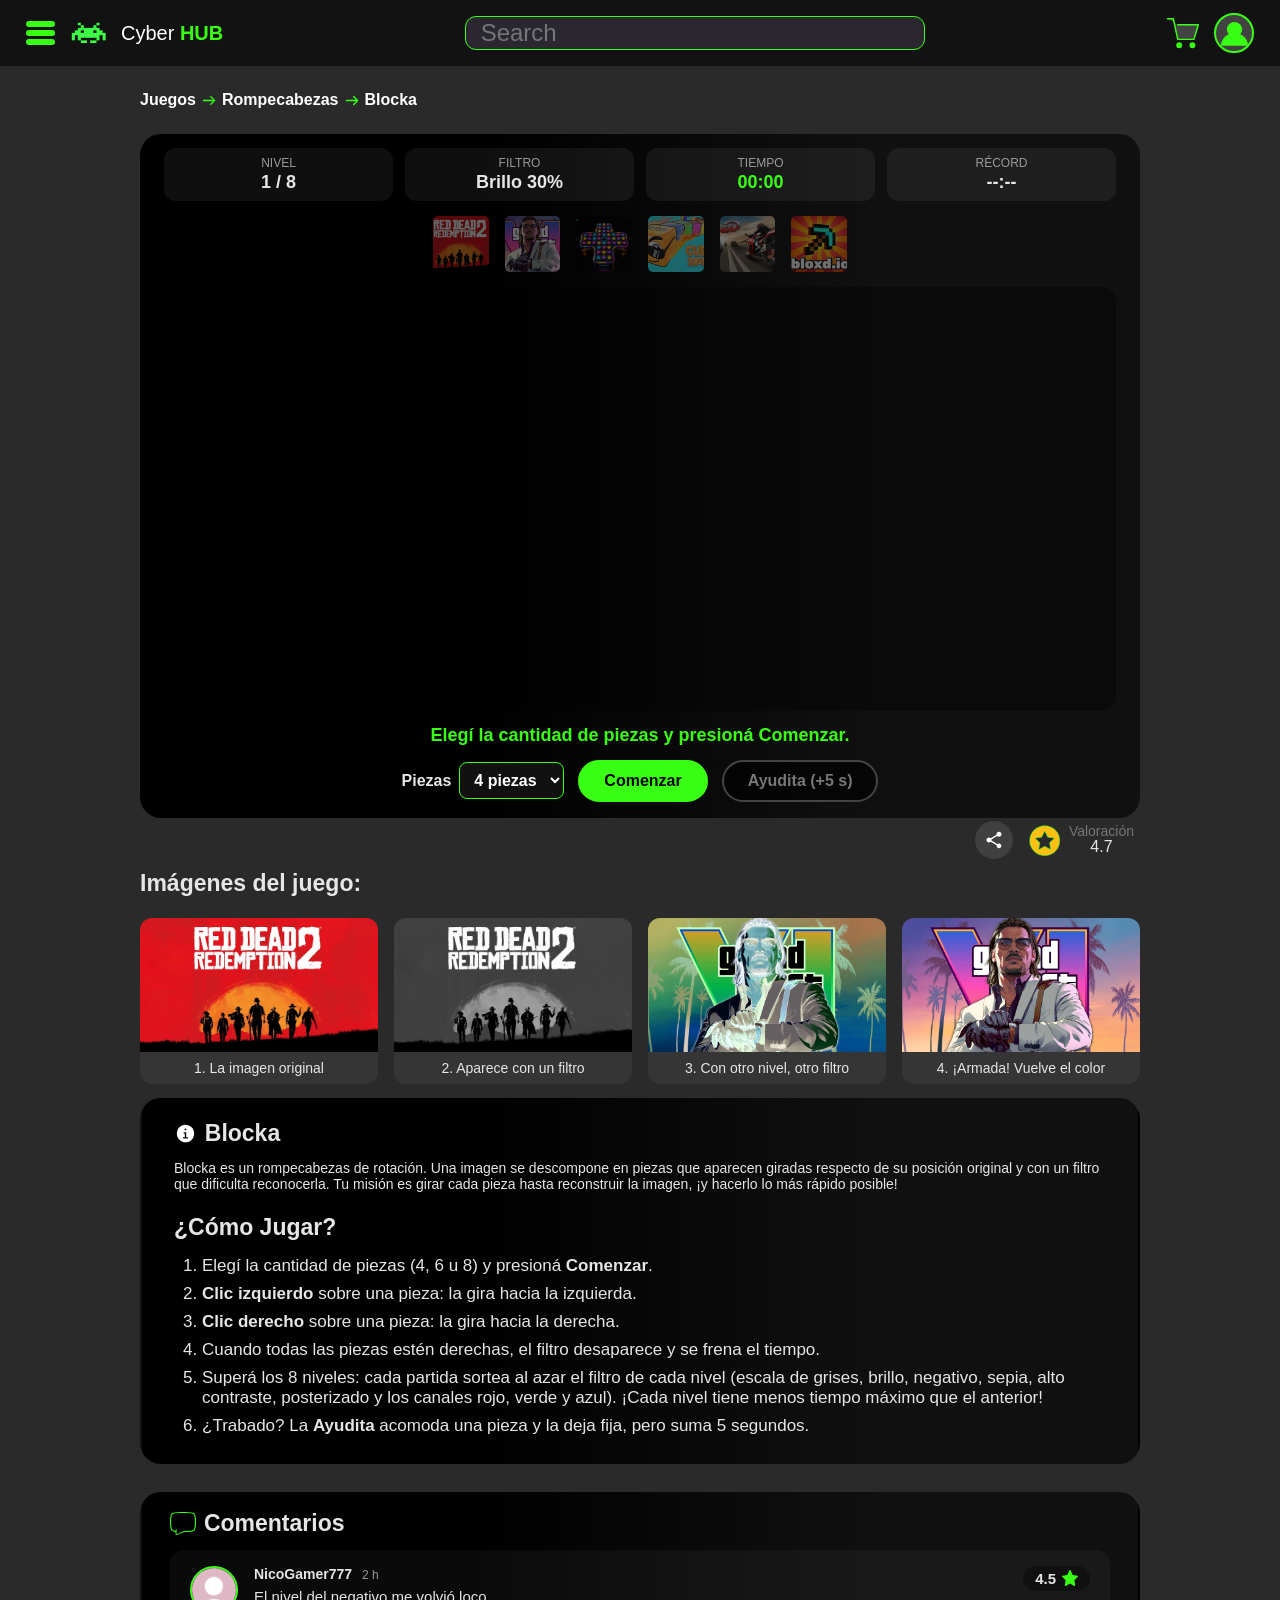
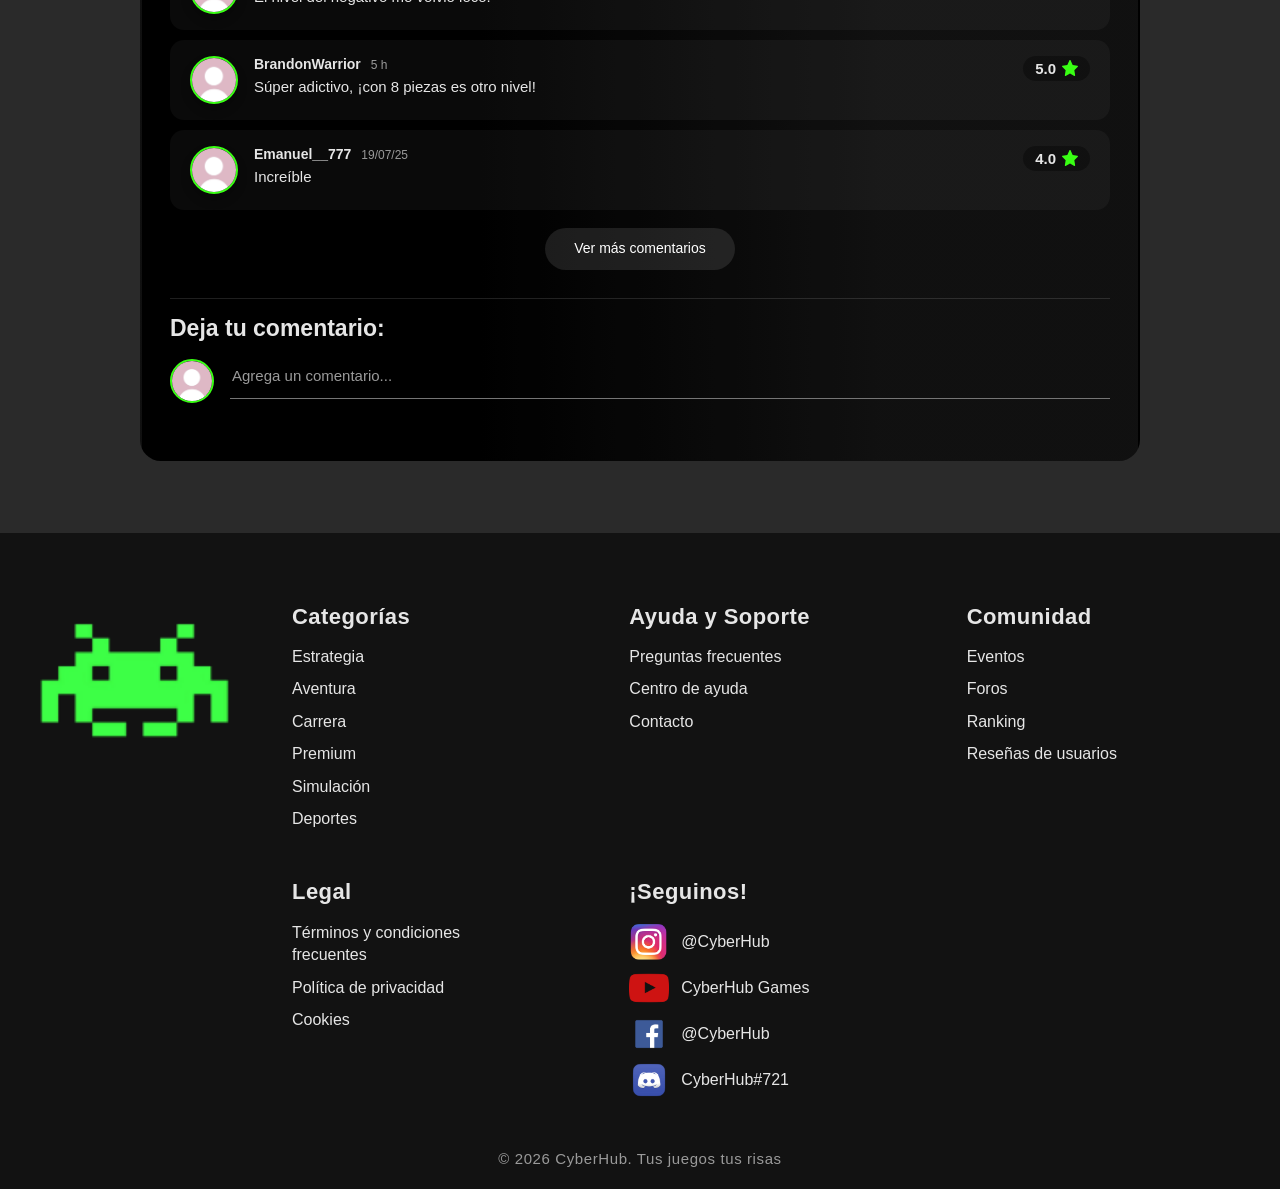
==== commit cf87c77a: "Correcciones" ====
--- a/pages/game_blocka.html
+++ b/pages/game_blocka.html
@@ -31,7 +31,7 @@
     <section id="juego" class="neon-panel blocka" aria-label="Juego Blocka">
       <!-- Barra de estado -->
       <div class="blocka__hud">
-        <div class="blocka__stat"><small>Nivel</small><strong id="blocka-nivel">1 / 3</strong></div>
+        <div class="blocka__stat"><small>Nivel</small><strong id="blocka-nivel">1 / 8</strong></div>
         <div class="blocka__stat"><small>Filtro</small><strong id="blocka-filtro">Escala de grises</strong></div>
         <div class="blocka__stat blocka__stat--tiempo"><small>Tiempo</small><strong id="blocka-tiempo">00:00</strong></div>
         <div class="blocka__stat"><small>Récord</small><strong id="blocka-record">--:--</strong></div>
@@ -43,6 +43,8 @@
       <!-- Tablero: el JS crea acá las piezas (canvas) -->
       <div class="blocka__stage">
         <div class="blocka__board" id="blocka-board" aria-label="Tablero de Blocka"></div>
+        <!-- Aviso centrado: solo en el nivel 2 (se acaban las miniaturas de ayuda) -->
+        <p class="blocka__aviso" id="blocka-aviso" role="alert" hidden></p>
       </div>
 
       <!-- Mensajes (inicio, victoria, derrota) -->
@@ -141,7 +143,7 @@
           <li><strong>Clic izquierdo</strong> sobre una pieza: la gira hacia la izquierda.</li>
           <li><strong>Clic derecho</strong> sobre una pieza: la gira hacia la derecha.</li>
           <li>Cuando todas las piezas estén derechas, el filtro desaparece y se frena el tiempo.</li>
-          <li>Superá los 3 niveles: escala de grises, brillo y negativo. ¡En los niveles 2 y 3 hay tiempo máximo!</li>
+          <li>Superá los 8 niveles: cada partida sortea al azar el filtro de cada nivel (escala de grises, brillo, negativo, sepia, alto contraste, posterizado y los canales rojo, verde y azul). ¡Cada nivel tiene menos tiempo máximo que el anterior!</li>
           <li>¿Trabado? La <strong>Ayudita</strong> acomoda una pieza y la deja fija, pero suma 5 segundos.</li>
         </ol>
       </div>
--- a/css/blocka.css
+++ b/css/blocka.css
@@ -10,8 +10,22 @@
 
 .blocka {
     margin-top: 14px;
-    padding: 20px 24px 24px;
+    padding: 14px 24px 16px;
     border: 0;
+}
+
+@media (max-width: 700px) {
+    .blocka {
+        padding: 12px;
+    }
+
+    .blocka__hud {
+        grid-template-columns: repeat(2, 1fr);
+    }
+
+    .blocka__galeria {
+        grid-template-columns: repeat(2, 1fr);
+    }
 }
 
 /* ---------- 2. BARRA DE ESTADO ---------- */
@@ -19,7 +33,7 @@
     display: grid;
     grid-template-columns: repeat(4, 1fr);
     gap: 12px;
-    margin-bottom: 16px;
+    margin-bottom: 12px;
 }
 
 .blocka__stat {
@@ -51,12 +65,27 @@
     display: grid;
     grid-template-columns: repeat(6, 1fr);
     gap: 10px;
-    margin-bottom: 16px;
+    max-width: 420px; /* miniaturas chicas y centradas: no empujan el tablero fuera de pantalla */
+    margin: 0 auto 12px;
+}
+
+/* Se desvanecen pero siguen ocupando su lugar, así el layout no pega un salto */
+.blocka__miniaturas {
+    transition: opacity 700ms ease;
+}
+
+.blocka__miniaturas.is-oculta {
+    opacity: 0;
+    pointer-events: none;
+}
+
+.blocka__controles [hidden] {
+    display: none;
 }
 
 .blocka__miniaturas img {
     width: 100%;
-    aspect-ratio: 16 / 9;
+    aspect-ratio: 1 / 1; /* cuadradas, como las piezas del tablero */
     border: 3px solid transparent;
     border-radius: 8px;
     object-fit: cover;
@@ -76,20 +105,52 @@
 .blocka__stage {
     display: grid;
     place-items: center;
-    min-height: 340px;
+    min-height: 240px;
     border-radius: 14px;
-    padding: 16px;
-    background: rgb(0 0 0 / 35%);
+    padding: 12px;
+    background: rgba(0, 0, 0, 0.35);
+}
+
+.blocka__stage {
+    position: relative;
+}
+
+/* Aviso en el centro del área de juego */
+.blocka__aviso {
+    position: absolute;
+    inset: 0;
+    z-index: 2;
+    display: grid;
+    place-items: center;
+    border-radius: 14px;
+    padding: 24px;
+    background: rgb(0 0 0 / 78%);
+    color: var(--neon);
+    font-size: 24px;
+    font-weight: 700;
+    text-align: center;
+    text-shadow: 0 0 12px var(--neon);
+}
+
+.blocka__aviso[hidden] {
+    display: none;
 }
 
 /* Las piezas son cuadradas: el alto sale de la proporción columnas:filas */
+/* 2 es el valor por defecto por si la variable no llega */
 .blocka__board {
     display: grid;
     grid-template-columns: repeat(var(--cols, 2), 1fr);
     grid-template-rows: repeat(var(--rows, 2), 1fr);
     gap: 3px;
-    width: min(100%, calc(var(--cols, 2) * 200px));
-    aspect-ratio: var(--cols, 2) / var(--rows, 2);
+    /* Además de 200px por pieza, el alto del tablero se limita al de la ventana
+       (menos HUD, miniaturas y controles) para que el juego entre sin scrollear */
+    width: min(
+        100%,
+        calc(var(--cols, 2) * 200px),
+        calc(max(300px, 100vh - 380px) * var(--cols, 2) / var(--rows, 2))
+    );
+    aspect-ratio: var(--cols, 2) / var(--rows, 2);/*Mantiene la proporción del tablero*/
     transition: gap 600ms ease;
 }
 
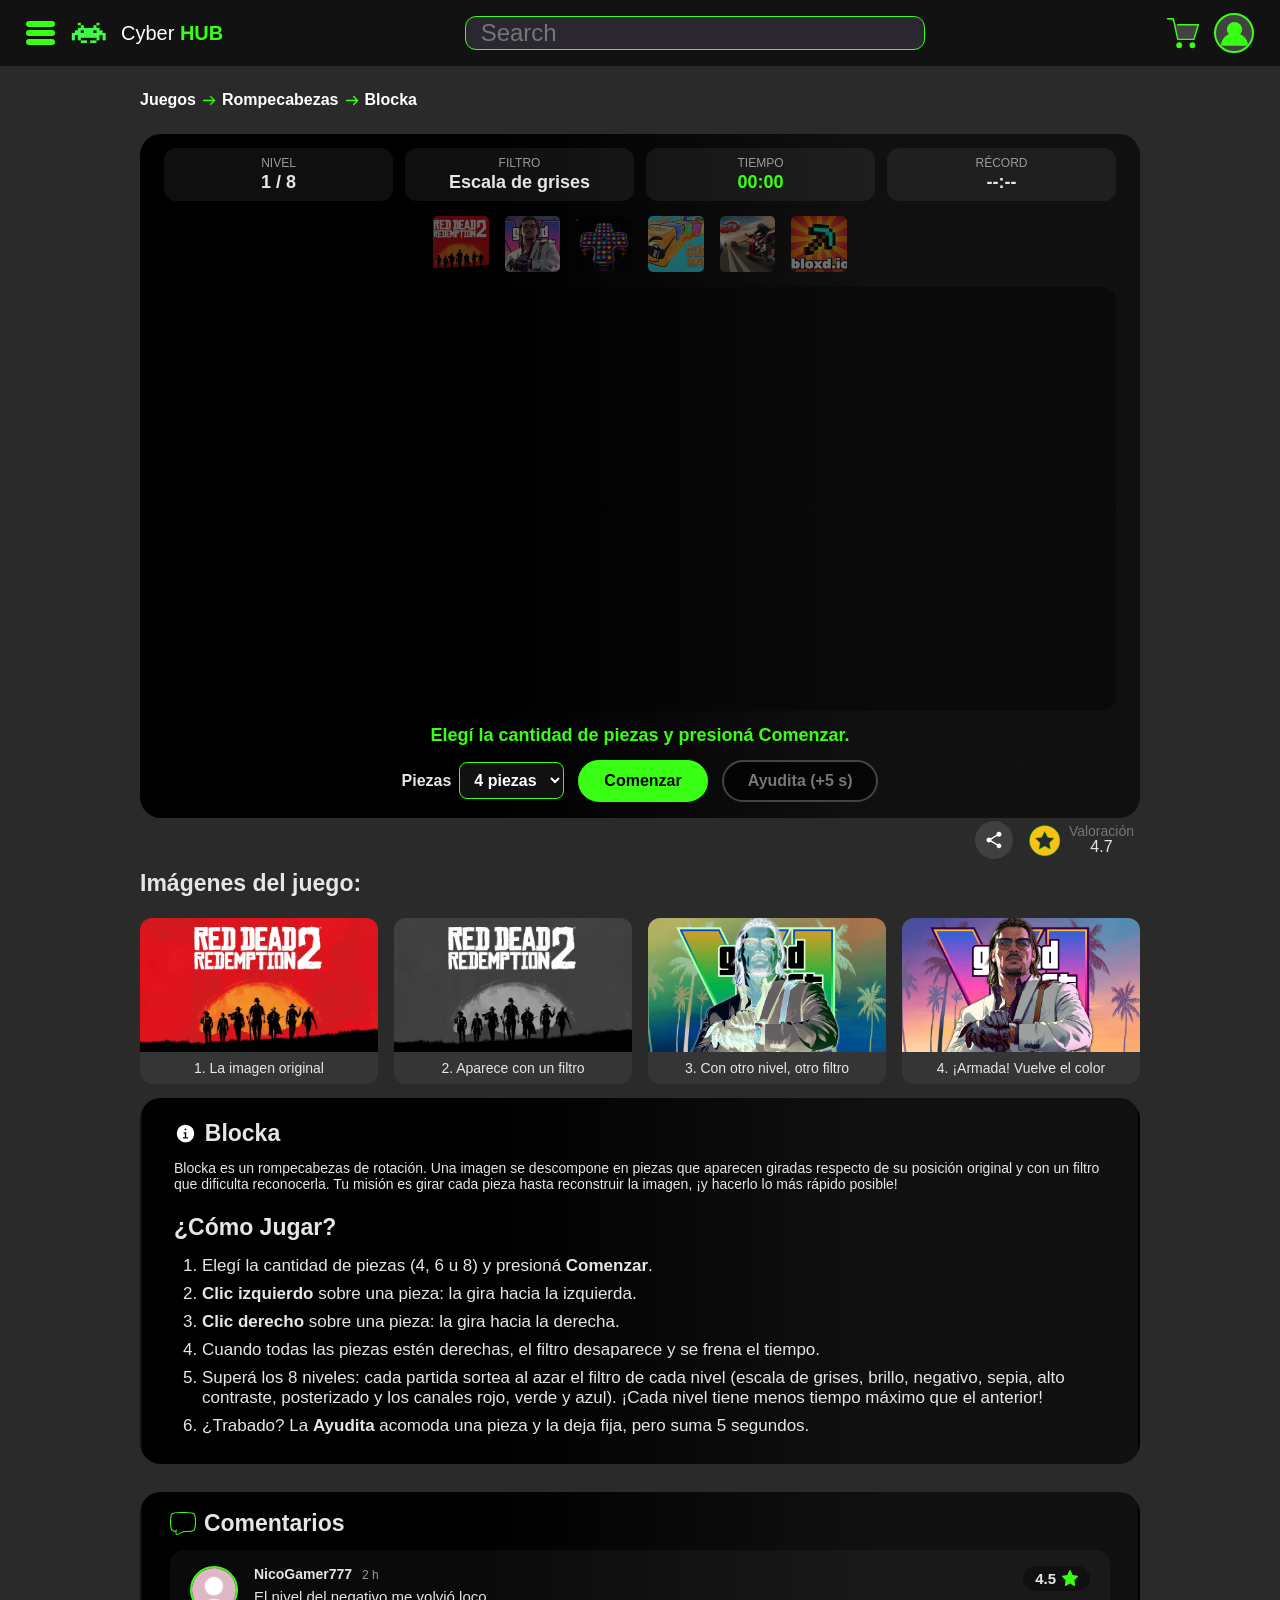
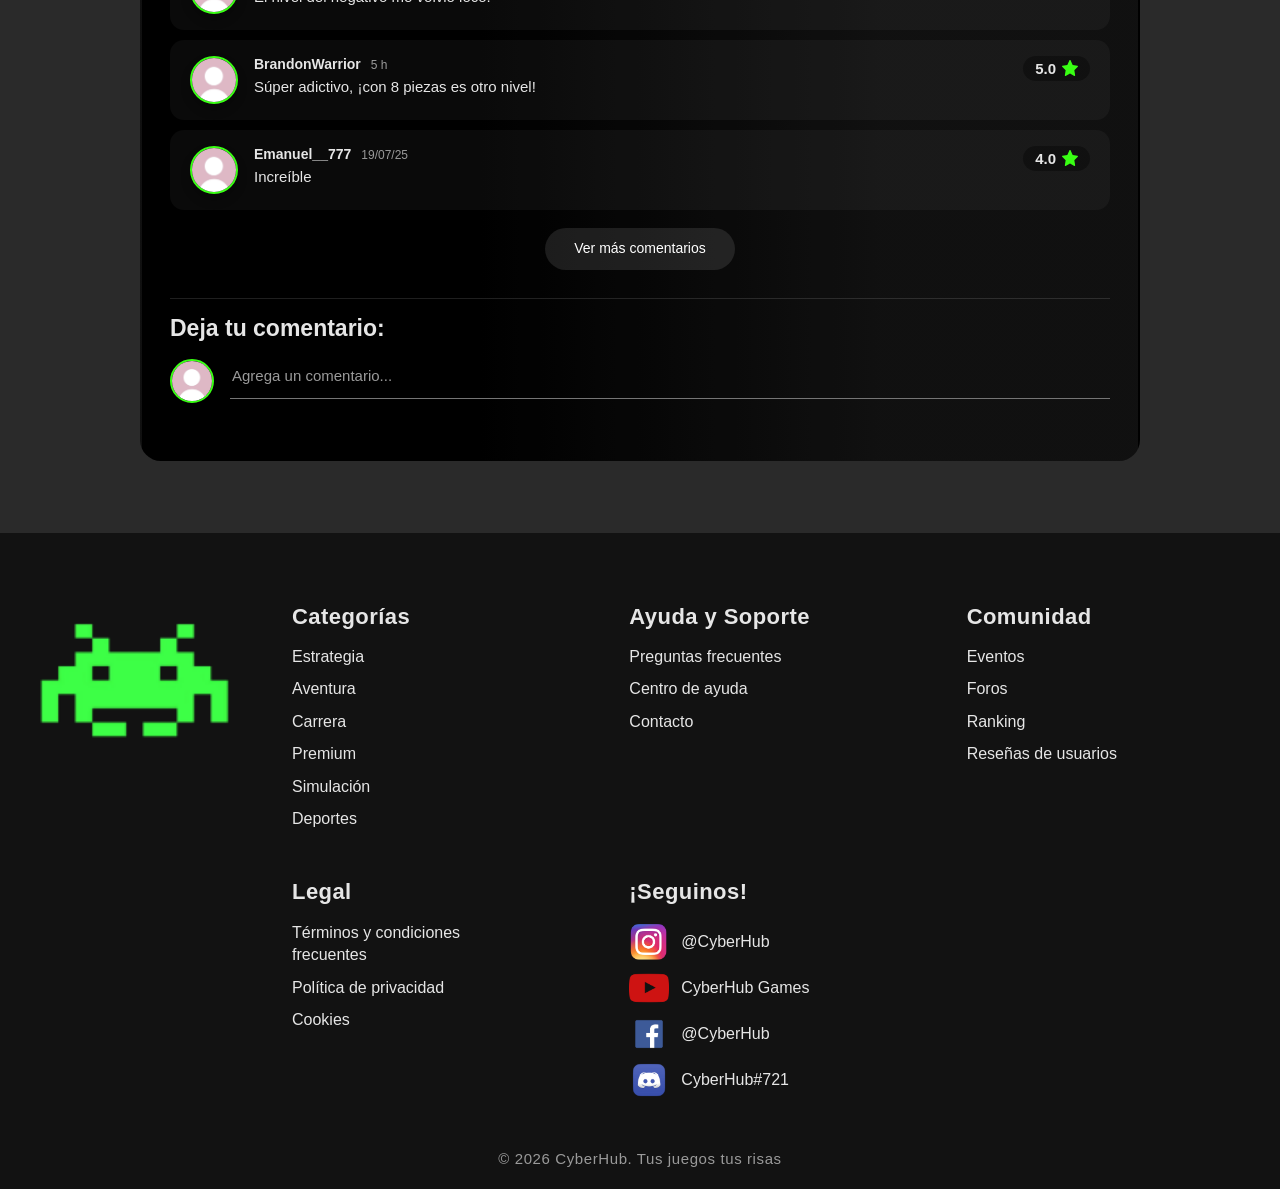
==== commit aa04c4a9: "nico" ====
--- a/pages/game_blocka.html
+++ b/pages/game_blocka.html
@@ -58,6 +58,7 @@
             <option value="4">4 piezas</option>
             <option value="6">6 piezas</option>
             <option value="8">8 piezas</option>
+            <option value="9">9 piezas</option>
           </select>
         </label>
         <button class="blocka__btn blocka__btn--primario" type="button" id="blocka-comenzar">Comenzar</button>
